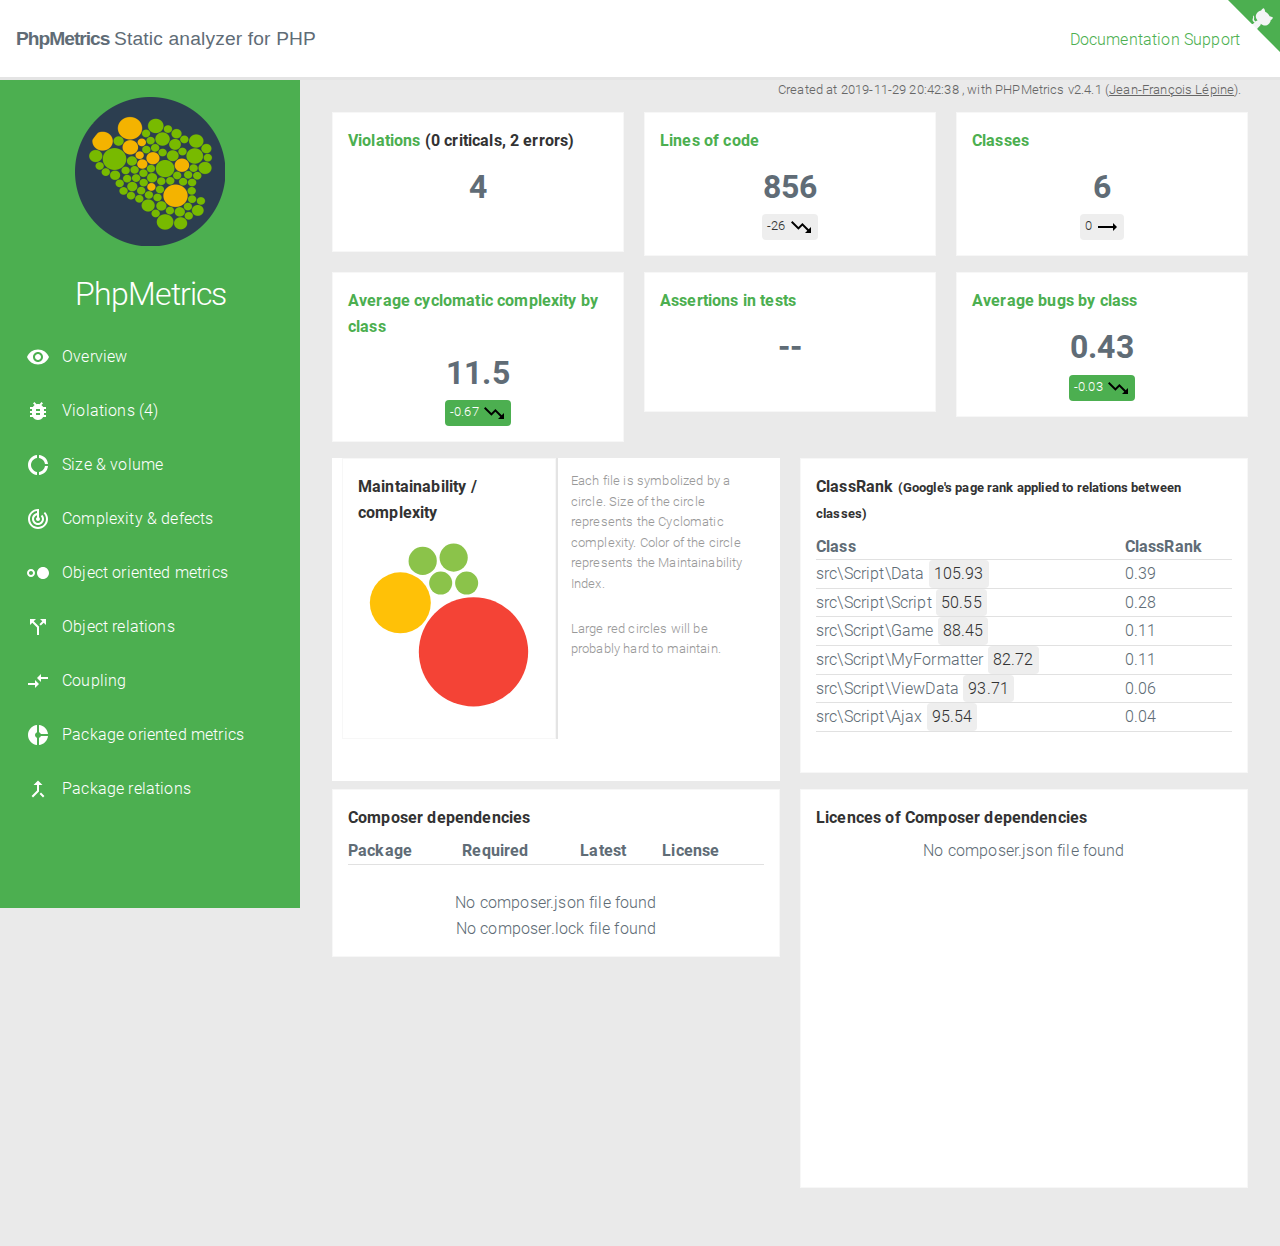
==== report/index.html @ bc8254c7 "Fix" ====
<!DOCTYPE html>
<html lang="en">
<head>
    <meta charset="UTF-8">
    <title>PhpMetrics report</title>
    <meta name="viewport" content="width=device-width, initial-scale=1">
    <link rel="stylesheet" href="css/milligram.min.css">
    <link rel="stylesheet" href="css/style.css">
    <link rel="stylesheet" href="css/roboto.css">
    <link rel="stylesheet" href="css/normalize.css">
    <link rel="stylesheet" href="css/material-icons.css">
</head>
<body>


<header class="headerbar">
    <div class="headerbarInner">
        <div class="float-left navigation-title">
            <a href="http://www.phpmetrics.org/">
                <h1 class="title">PhpMetrics</h1>
                <span class="subtitle">
                Static analyzer for PHP
            </span>
            </a>
        </div>
        <ul class="navigation-list float-right">
            <li class="navigation-item">
                <a class="navigation-link" href="http://www.phpmetrics.org/documentation/index.html">Documentation</a>
                <a class="navigation-link" href="https://www.github.com/phpmetrics/phpmetrics">Support</a>
            </li>
        </ul>
    </div>
</header>

<a class="hidden-xs github" href="https://github.com/phpmetrics/phpmetrics"
   title="PhpMetrics on Github" target="blank">
    <svg width="80" height="80" viewBox="0 0 250 250" class="github">
        <path d="M0,0 L115,115 L130,115 L142,142 L250,250 L250,0 Z"></path>
        <path
            d="M128.3,109.0 C113.8,99.7 119.0,89.6 119.0,89.6 C122.0,82.7 120.5,78.6 120.5,78.6 C119.2,72.0 123.4,76.3 123.4,76.3 C127.3,80.9 125.5,87.3 125.5,87.3 C122.9,97.6 130.6,101.9 134.4,103.2"
            fill="currentColor" style="transform-origin: 130px 106px;" class="octo-arm"></path>
        <path
            d="M115.0,115.0 C114.9,115.1 118.7,116.5 119.8,115.4 L133.7,101.6 C136.9,99.2 139.9,98.4 142.2,98.6 C133.8,88.0 127.5,74.4 143.8,58.0 C148.5,53.4 154.0,51.2 159.7,51.0 C160.3,49.4 163.2,43.6 171.4,40.1 C171.4,40.1 176.1,42.5 178.8,56.2 C183.1,58.6 187.2,61.8 190.9,65.4 C194.5,69.0 197.7,73.2 200.1,77.6 C213.8,80.2 216.3,84.9 216.3,84.9 C212.7,93.1 206.9,96.0 205.4,96.6 C205.1,102.4 203.0,107.8 198.3,112.5 C181.9,128.9 168.3,122.5 157.7,114.1 C157.9,116.9 156.7,120.9 152.7,124.9 L141.0,136.5 C139.8,137.7 141.6,141.9 141.8,141.8 Z"
            fill="currentColor" class="octo-body"></path>
    </svg>
</a>


<div class="page">
    <div class="content">
        <div class="report-details">
            Created at 2019-11-29 20:42:38        , with PHPMetrics v2.4.1 (<a href="https://twitter.com/Halleck45">Jean-François Lépine</a>).
        </div>
    <div class="row">
        <div class="column">
            <div class="bloc bloc-number">
                <div class="label"><a href="violations.html">Violations</a> (0                    criticals, 2 errors)
                </div>
                <div class="number">4</div>
            </div>
        </div>
        <div class="column">
            <div class="bloc bloc-number">
                <div class="label"><a href="loc.html">Lines of code</a></div>
                <div class="number">856</div>
                <span title="Last value: 882" class="progress progress-neutral progress-lt">-26 <svg fill="#000000" height="24" viewBox="0 0 24 24" width="24" xmlns="http://www.w3.org/2000/svg">
    <path d="M16 18l2.29-2.29-4.88-4.88-4 4L2 7.41 3.41 6l6 6 4-4 6.3 6.29L22 12v6z"/>
    <path d="M0 0h24v24H0z" fill="none"/>
</svg></span>            </div>
        </div>
        <div class="column">
            <div class="bloc bloc-number">
                <div class="label"><a href="oop.html">Classes</a></div>
                <div class="number">6</div>
                <span title="Last value: 6" class="progress progress-neutral progress-eq">0 <svg fill="#000000" height="24" viewBox="0 0 24 24" width="24" xmlns="http://www.w3.org/2000/svg">
    <path d="M22 12l-4-4v3H3v2h15v3z"/>
    <path d="M0 0h24v24H0z" fill="none"/>
</svg></span>            </div>
        </div>
    </div>


    <div class="row">
        <div class="column">
            <div class="bloc bloc-number">
                <div class="label"><a href="complexity.html">Average cyclomatic complexity by class</a></div>
                <div class="number">11.5</div>
                <span title="Last value: 12.17" class="progress progress-good progress-lt">-0.67 <svg fill="#000000" height="24" viewBox="0 0 24 24" width="24" xmlns="http://www.w3.org/2000/svg">
    <path d="M16 18l2.29-2.29-4.88-4.88-4 4L2 7.41 3.41 6l6 6 4-4 6.3 6.29L22 12v6z"/>
    <path d="M0 0h24v24H0z" fill="none"/>
</svg></span>            </div>
        </div>
        <div class="column">
            <div class="bloc bloc-number">
                <div class="label">
                    <a href="junit.html">Assertions in tests</a>
                </div>
                <div class="number">
                    --                </div>
            </div>
        </div>
        <div class="column">
            <div class="bloc bloc-number">
                <div class="label"><a href="complexity.html">Average bugs by class</a></div>
                <div class="number">
                    0.43                </div>
                <span title="Last value: 0.46" class="progress progress-good progress-lt">-0.03 <svg fill="#000000" height="24" viewBox="0 0 24 24" width="24" xmlns="http://www.w3.org/2000/svg">
    <path d="M16 18l2.29-2.29-4.88-4.88-4 4L2 7.41 3.41 6l6 6 4-4 6.3 6.29L22 12v6z"/>
    <path d="M0 0h24v24H0z" fill="none"/>
</svg></span>            </div>
        </div>
    </div>

    <div class="row">
        <div class="column column-help">
            <div class="column column-help-inner">
                <div class="row">
                    <div class="column with-help">
                        <div class="bloc">
                            <div class="label">Maintainability / complexity</div>
                            <div id="svg-maintainability"></div>
                        </div>
                    </div>
                    <div class="column help">
                        <div class="help-inner">
                            <p>Each file is symbolized by a circle. Size of the circle represents the Cyclomatic
                                complexity.
                                Color
                                of the circle represents the Maintainability Index.</p>

                            <p>Large red circles will be probably hard to maintain.</p>
                        </div>
                    </div>
                </div>
            </div>
        </div>

        <div class="column">
            <div class="bloc bloc-number">
                <div class="label">ClassRank
                    <small>(Google's page rank applied to relations between classes)</small>
                </div>
                <div class="clusterize small">
                    <div id="clusterizeClassRank" class="clusterize-scroll">
                        <table>
                            <thead>
                            <tr>
                                <th>Class</th>
                                <th>ClassRank</th>
                            </tr>
                            </thead>
                            <tbody id="contentClassRank" class="clusterize-content">
                                                            <tr>
                                    <td>src\Script\Data <span class="badge"
                                                                            title="Maintainability Index">105.93</span>
                                    </td>
                                    <td>0.39</td>
                                </tr>
                                                            <tr>
                                    <td>src\Script\Script <span class="badge"
                                                                            title="Maintainability Index">50.55</span>
                                    </td>
                                    <td>0.28</td>
                                </tr>
                                                            <tr>
                                    <td>src\Script\Game <span class="badge"
                                                                            title="Maintainability Index">88.45</span>
                                    </td>
                                    <td>0.11</td>
                                </tr>
                                                            <tr>
                                    <td>src\Script\MyFormatter <span class="badge"
                                                                            title="Maintainability Index">82.72</span>
                                    </td>
                                    <td>0.11</td>
                                </tr>
                                                            <tr>
                                    <td>src\Script\ViewData <span class="badge"
                                                                            title="Maintainability Index">93.71</span>
                                    </td>
                                    <td>0.06</td>
                                </tr>
                                                            <tr>
                                    <td>src\Script\Ajax <span class="badge"
                                                                            title="Maintainability Index">95.54</span>
                                    </td>
                                    <td>0.04</td>
                                </tr>
                                                        </tbody>
                        </table>
                    </div>
                </div>
            </div>
        </div>
    </div>

    <div class="row">
        <div class="column">
            <div class="bloc bloc-number">
                <div class="label">Composer dependencies</div>
                <div class="clusterize small">
                    <div id="clusterizePackages" class="clusterize-scroll">
                        <table>
                                                        <thead>
                            <tr>
                                <th>Package</th>
                                <th>Required</th>
                                                                <th>Latest</th>
                                <th>License</th>
                            </tr>
                            </thead>
                            <tbody id="contentPackages" class="clusterize-content">
                                                        </tbody>
                        </table>
                                                    <div>No composer.json file found</div>
                                                                            <div>No composer.lock file found</div>
                                            </div>
                </div>
            </div>
        </div>

        <div class="column">
            <div class="bloc bloc-number">
                <div class="label">Licences of Composer dependencies</div>
                                    <div>No composer.json file found</div>
                                <div id="svg-licenses"></div>
            </div>
        </div>
    </div>


    <script type="text/javascript">
        document.onreadystatechange = function () {
            if (document.readyState === 'complete') {
                chartMaintainability();

                new Clusterize({
                    scrollId: 'clusterizeClassRank',
                    contentId: 'contentClassRank'
                });

                new Clusterize({
                    scrollId: 'clusterizePackages',
                    contentId: 'contentPackages'
                });

                // prepare json for packages pie
                                chartLicenses([]);
            }
        };
    </script>

</div>

<!-- Sidebar -->
<div id="sidebar">
    <div class="content">
        <div class="logo">
            <a href="http://www.phpmetrics.org"><img src="images/phpmetrics-maintenability.png"
                                                 alt="Logo PhpMetrics"/></a>
            <h1>PhpMetrics</h1>
        </div>
        <div class="links">
            <ul>
                <li>
                    <a href="index.html">
                        <svg fill="#FFFFFF" height="24" viewBox="0 0 24 24" width="24"
                             xmlns="http://www.w3.org/2000/svg">
                            <path d="M0 0h24v24H0z" fill="none"/>
                            <path
                                d="M12 4.5C7 4.5 2.73 7.61 1 12c1.73 4.39 6 7.5 11 7.5s9.27-3.11 11-7.5c-1.73-4.39-6-7.5-11-7.5zM12 17c-2.76 0-5-2.24-5-5s2.24-5 5-5 5 2.24 5 5-2.24 5-5 5zm0-8c-1.66 0-3 1.34-3 3s1.34 3 3 3 3-1.34 3-3-1.34-3-3-3z"/>
                        </svg>
                        Overview
                    </a>
                </li>
                <li>
                    <a href="violations.html">
                        <svg fill="#FFFFFF" height="24" viewBox="0 0 24 24" width="24" xmlns="http://www.w3.org/2000/svg">
                            <path d="M0 0h24v24H0z" fill="none"/>
                            <path d="M20 8h-2.81c-.45-.78-1.07-1.45-1.82-1.96L17 4.41 15.59 3l-2.17 2.17C12.96 5.06 12.49 5 12 5c-.49 0-.96.06-1.41.17L8.41 3 7 4.41l1.62 1.63C7.88 6.55 7.26 7.22 6.81 8H4v2h2.09c-.05.33-.09.66-.09 1v1H4v2h2v1c0 .34.04.67.09 1H4v2h2.81c1.04 1.79 2.97 3 5.19 3s4.15-1.21 5.19-3H20v-2h-2.09c.05-.33.09-.66.09-1v-1h2v-2h-2v-1c0-.34-.04-.67-.09-1H20V8zm-6 8h-4v-2h4v2zm0-4h-4v-2h4v2z"/>
                        </svg>
                        Violations (4)
                    </a>
                </li>
                                <li>
                    <a href="loc.html">
                        <svg fill="#FFFFFF" height="24" viewBox="0 0 24 24" width="24"
                             xmlns="http://www.w3.org/2000/svg" xmlns:xlink="http://www.w3.org/1999/xlink">
                            <defs>
                                <path d="M0 0h24v24H0z" id="a"/>
                            </defs>
                            <clipPath id="b">
                                <use overflow="visible" xlink:href="#a"/>
                            </clipPath>
                            <path clip-path="url(#b)"
                                  d="M11 5.08V2c-5 .5-9 4.81-9 10s4 9.5 9 10v-3.08c-3-.48-6-3.4-6-6.92s3-6.44 6-6.92zM18.97 11H22c-.47-5-4-8.53-9-9v3.08C16 5.51 18.54 8 18.97 11zM13 18.92V22c5-.47 8.53-4 9-9h-3.03c-.43 3-2.97 5.49-5.97 5.92z"/>
                        </svg>
                        Size &amp; volume
                    </a>
                </li>
                <li>
                    <a href="complexity.html">
                        <svg fill="#FFFFFF" height="24" viewBox="0 0 24 24" width="24"
                             xmlns="http://www.w3.org/2000/svg">
                            <path d="M0 0h24v24H0V0z" fill="none"/>
                            <path
                                d="M19.07 4.93l-1.41 1.41C19.1 7.79 20 9.79 20 12c0 4.42-3.58 8-8 8s-8-3.58-8-8c0-4.08 3.05-7.44 7-7.93v2.02C8.16 6.57 6 9.03 6 12c0 3.31 2.69 6 6 6s6-2.69 6-6c0-1.66-.67-3.16-1.76-4.24l-1.41 1.41C15.55 9.9 16 10.9 16 12c0 2.21-1.79 4-4 4s-4-1.79-4-4c0-1.86 1.28-3.41 3-3.86v2.14c-.6.35-1 .98-1 1.72 0 1.1.9 2 2 2s2-.9 2-2c0-.74-.4-1.38-1-1.72V2h-1C6.48 2 2 6.48 2 12s4.48 10 10 10 10-4.48 10-10c0-2.76-1.12-5.26-2.93-7.07z"/>
                        </svg>
                        Complexity &amp; defects
                    </a>
                </li>
                <li>
                    <a href="oop.html">
                        <svg fill="#FFFFFF" height="24" viewBox="0 0 24 24" width="24"
                             xmlns="http://www.w3.org/2000/svg">
                            <path d="M0 0h24v24H0z" fill="none"/>
                            <path
                                d="M17 6c-3.31 0-6 2.69-6 6s2.69 6 6 6 6-2.69 6-6-2.69-6-6-6zM5 8c-2.21 0-4 1.79-4 4s1.79 4 4 4 4-1.79 4-4-1.79-4-4-4zm0 6c-1.1 0-2-.9-2-2s.9-2 2-2 2 .9 2 2-.9 2-2 2z"/>
                        </svg>
                        Object oriented metrics
                    </a>
                </li>
                <li>
                    <a href="relations.html">
                        <svg fill="#FFFFFF" height="24" viewBox="0 0 24 24" width="24"
                             xmlns="http://www.w3.org/2000/svg">
                            <path d="M0 0h24v24H0z" fill="none"/>
                            <path
                                d="M14 4l2.29 2.29-2.88 2.88 1.42 1.42 2.88-2.88L20 10V4zm-4 0H4v6l2.29-2.29 4.71 4.7V20h2v-8.41l-5.29-5.3z"/>
                        </svg>
                        Object relations
                    </a>
                </li>
                <li>
                    <a href="coupling.html">
                        <svg fill="#FFFFFF" height="24" viewBox="0 0 24 24" width="24"
                             xmlns="http://www.w3.org/2000/svg" xmlns:xlink="http://www.w3.org/1999/xlink">
                            <defs>
                                <path d="M0 0h24v24H0V0z" id="a"/>
                            </defs>
                            <clipPath id="b">
                                <use overflow="visible" xlink:href="#a"/>
                            </clipPath>
                            <path clip-path="url(#b)"
                                  d="M9.01 14H2v2h7.01v3L13 15l-3.99-4v3zm5.98-1v-3H22V8h-7.01V5L11 9l3.99 4z"/>
                        </svg>
                        Coupling
                    </a>
                </li>
                <li>
                    <a href="packages.html">
                        <svg fill="#FFFFFF" height="24" viewBox="0 0 24 24" width="24"
                             xmlns="http://www.w3.org/2000/svg" xmlns:xlink="http://www.w3.org/1999/xlink">
                            <path d="M11 9.16V2c-5 .5-9 4.79-9 10s4 9.5 9 10v-7.16c-1-.41-2-1.52-2-2.84s1-2.43 2-2.84zM14.86 11H22c-.48-4.75-4-8.53-9-9v7.16c1 .3 1.52.98 1.86 1.84zM13 14.84V22c5-.47 8.52-4.25 9-9h-7.14c-.34.86-.86 1.54-1.86 1.84z"/>
                        </svg>
                        Package oriented metrics
                    </a>
                </li>
                <li>
                    <a href="package_relations.html">
                        <svg fill="#FFFFFF" height="24" viewBox="0 0 24 24" width="24"
                             xmlns="http://www.w3.org/2000/svg">
                            <path d="M17 20.41L18.41 19 15 15.59 13.59 17 17 20.41zM7.5 8H11v5.59L5.59 19 7 20.41l6-6V8h3.5L12 3.5 7.5 8z"/>
                        </svg>
                        Package relations
                    </a>
                </li>
                                <!--<li>
                    <a href="all.html">
                        <svg fill="#FFFFFF" height="24" viewBox="0 0 24 24" width="24"
                             xmlns="http://www.w3.org/2000/svg">
                            <path d="M3 3v18h18V3H3zm8 16H5v-6h6v6zm0-8H5V5h6v6zm8 8h-6v-6h6v6zm0-8h-6V5h6v6z"/>
                            <path d="M0 0h24v24H0z" fill="none"/>
                        </svg>
                        All metrics
                    </a>
                </li>-->
                <!--                <li>-->
                <!--                    <a href="#">-->
                <!--                        <svg fill="#FFFFFF" height="24" viewBox="0 0 24 24" width="24"-->
                <!--                             xmlns="http://www.w3.org/2000/svg">-->
                <!--                            <path-->
                <!--                                d="M12 1L3 5v6c0 5.55 3.84 10.74 9 12 5.16-1.26 9-6.45 9-12V5l-9-4zm0 10.99h7c-.53 4.12-3.28 7.79-7 8.94V12H5V6.3l7-3.11v8.8z"/>-->
                <!--                            <path d="M0 0h24v24H0z" fill="none"/>-->
                <!--                        </svg>-->
                <!--                        Third party-->
                <!--                    </a>-->
                <!--                </li>-->
                <!--<li class="sep">
                    <a href="panel.html">
                        <svg fill="#FFFFFF" height="24" viewBox="0 0 24 24" width="24" xmlns="http://www.w3.org/2000/svg">
                            <path d="M0 0h24v24H0z" fill="none"/>
                            <path d="M21 3H3c-1.1 0-2 .9-2 2v12c0 1.1.9 2 2 2h5v2h8v-2h5c1.1 0 1.99-.9 1.99-2L23 5c0-1.1-.9-2-2-2zm0 14H3V5h18v12z"/>
                        </svg>
                        TV Panel
                    </a>
                </li>-->
            </ul>
        </div>
    </div>
</div>
</div>

<script type="text/javascript" src="js/functions.js"></script>
<script type="text/javascript" src="js/d3.v3.js"></script>
<script type="text/javascript" src="js/d3.hexbin.v0.js"></script>
<script type="text/javascript" src="js/sort-table.min.js"></script>
<script type="text/javascript" src="js/graph-maintainability.js"></script>
<script type="text/javascript" src="js/graph-licenses.js"></script>

<script src="js/clusterize.min.js"></script>
<link rel="stylesheet" href="css/clusterize.css">

<script type="text/javascript" src="js/classes.js"></script>

<script type="text/javascript">
    var accessibilityEnabled = false;
</script>

</body>
</html>
---- report/css/style.css ----
/* ------------- layout -------- */
body {
    background: #EAEAEA;
    padding-top: 80px;
    font-family: "Roboto", "Helvetica Neue", "Helvetica", "Arial", sans-serif;
}

.row {
    margin-bottom: .5em;
    align-items: stretch;
}

.headerbar {
    background-color: #fff;
    border-bottom:3px solid #E4E4E4;
    height:80px;
    line-height:80px;
    position: fixed;
    top:0;
    width: 100%;
    z-index: 1;
}
.headerbarInner {
    padding: 0 1em;
}
.headerbar img {
    display:inline-block;;
    vertical-align: middle;
    height:60px;
}
.headerbar .title {
    display:inline-block;;
    font-size: 1.2em;
    font-weight: bold;
}
.headerbar .subtitle {
    display:inline-block;;
    font-size: 1.2em;
}



/* ----------- text ---------- */
a {
    color: #4CAF50;
    cursor: pointer;
}


/* ------------- menu -------- */
.navigation {
    left: 0;
    max-width: 100vw;
    max-width: 100%;
    right: 0;
    top: 0;
    z-index: 99;
    margin-bottom: 1em;
}

/* Re-overiding the width 100% declaration to match size of% based container */
.navigation .container {
    padding-bottom: 0;
    padding-top: 0;
}

.navigation {
    background: #f4f5f6;
    border-bottom: .1rem solid #d1d1d1;
    display: block;
    height: 5.2rem;
    width: 100%;
}
.navigation-list {
    list-style: none;
    margin-bottom: 0;
    padding-right: 1.5em;
}

@media (min-width: 80.0rem) {
    .navigation-list {
        margin-right: 0;
    }
}
@media (max-width: 600px) {
    .navigation-list {
        display:none
    }
}


.navigation-item {
    float: left;
    margin-bottom: 0;
    margin-left: 2.5rem;
    position: relative;
}

.navigation .img {
    height: 2.0rem;
    position: relative;
    top: .3rem;
}

.navigation .title,
.navigation-title a {
    color: #606c76;
    display: inline;
    font-family: 'Gotham Rounded A', 'Gotham Rounded B', 'Helvetica Neue', Arial, sans-serif;
    font-size: 1.6rem;
    line-height: 5.2rem;
    padding: 0;
    position: relative;
    text-decoration: none;
}

.navigation-link {
    display: inline;
    font-size: 1.6rem;
    line-height: 5.2rem;
    padding: 0;
    text-decoration: none;
}

.navigation-link.active {
    color: #606c76;
}

/* Github */
.github {
    border: 0;
    color: #f4f5f6;
    fill: #4CAF50;
    height: 5.2rem;
    position: fixed;
    right: 0;
    top: 0;
    width: 5.2rem;
    z-index: 99;
}

.github:hover .octo-arm {
    -webkit-animation: octocat-wave 560ms infinite;
    animation: octocat-wave 560ms infinite;
}

@-webkit-keyframes octocat-wave {
    0%, 50% {
        -webkit-transform: rotate(0);
        transform: rotate(0);
    }
    25%, 75% {
        -webkit-transform: rotate(-25deg);
        transform: rotate(-25deg);
    }
}

@keyframes octocat-wave {
    0%, 50% {
        -webkit-transform: rotate(0);
        transform: rotate(0);
    }
    25%, 75% {
        -webkit-transform: rotate(-25deg);
        transform: rotate(-25deg);
    }
}

/* ---------- sidebar ------------- */
.page {
    margin-left: 300px;
}
.page .content {
    padding: 2em 2em;
    position:relative;
}
.report-details {
    position: absolute;
    top:0;
    right: 3em;
    color: #666;
    font-size: 0.8em;
}
.report-details a {
    color: #666;
    text-decoration: underline;
}
@media (max-width: 600px) {
    .report-details {
        display: none;
    }
}


#sidebar {
    position: fixed;
    top: 80px;
    left: 0;
    background: #4CAF50;
    width: 300px;
    height: 92%;
    overflow: auto;
    color: #FFF;
    text-align: left;
}
@media (max-width: 600px) {
    #sidebar {
        display: none;
    }
    .page {
        margin-left: 0;
    }
}

#sidebar .content {
    padding: 1em;
}

#sidebar .logo {
    text-align: center;
    margin-bottom: 1em;
}

#sidebar .logo img {
    width: 150px;
}

#sidebar .links ul {
    list-style: none;
}

#sidebar .links li {
}

#sidebar .links a {
    display: block;
    color: #FFF;
    line-height: 24px;
    padding: 10px;
}
#sidebar .links .sep {
    margin-top:1em;
    padding-top: 1em;
    border-top:1px solid #81C784;
}

#sidebar .links svg, #sidebar .links img {
    vertical-align: top;
    margin-right: .5em;
}

#sidebar .links a:hover {
    background-color: #81C784;
}

/* ------------- fullwidth -------- */
.fullwidth #content {
    margin-left: 0;
}
.fullwidth #content, .fullwidth .container, .fullwidth .row, .fullwidth .column {
    width: auto;
    max-width:none;
    flex:auto;
    float:none;

}


/* ------------- text -------- */
.badge {
    -webkit-border-radius: 4px;
    -moz-border-radius: 4px;
    border-radius: 4px;
    background-color: #EEE;
    color: #333;
    display: inline-block;
    padding: 1px 5px;
}

.badge-score {
    background-color: #4CAF50;
    color: #FFF;
}
.progress {
    -webkit-border-radius: 4px;
    -moz-border-radius: 4px;
    border-radius: 4px;
    background-color: #EEE;
    color: #333;
    display: inline-block;
    padding: 1px 5px;
    font-size: 0.8em;
}
.progress svg {
    vertical-align:middle;;
}
.progress-good {
    background-color: #4CAF50;
    color: #FFF;
}
.progress-bad {
    background-color: #F44336;
    color: #FFF;
}



/* ------------ Bloc number ------ */
.bloc {
    text-align: center;
    background: #FFF;
    padding: 15px;
    border: 1px solid #F7F7F7;
}

.bloc .number {
    font-size: 2em;
    font-weight: bold;;
}

.bloc .label {
    color: #333;
    text-align: left;
    margin-bottom:.5em;
    font-weight: 700;
}

.bloc-number {
    min-height: 140px;
}
.column.with-help {
    padding-right:0;
    padding-bottom:0;
}
.column-help .column-help-inner {
    background-color: #fff;
    height:100%;
}
.column.help {
    padding-left:0;
    color: #999;
    font-size: 0.8em;
    align-items: stretch;
    display: flex;
}
.column.help .help-inner {
    border-left:2px solid #E4E4E4;
    padding:1em;
    margin-bottom: 0 !important;
}
.column-help {
    margin-bottom: 0 !important;
}
/* -------- charts ---------------- */
.tooltip {
    position: absolute;
    background: #333;
    border-radius: 5px;
    padding: 5px 15px;
    box-shadow: 1px 1px 3px;
    text-align: left;
    color: #FFF;
    z-index: 4;
}

.bar {
    fill: #4CAF50;
}

.bar:hover {
    fill: #81C784;
}

.axis {
    font: 10px sans-serif;
}

.axis path,
.axis line,
.scattered-plot path {
    fill: none;
    stroke: #000;
    shape-rendering: crispEdges;
}

.x.axis path {
    display: none;
}
.scattered-plot .x.axis path {
    display: block;
}
.axis path,
.axis line {
    fill: none;
    stroke: #000;
    shape-rendering: crispEdges;
}



/* -------- Table ------------ */
#table-length tbody {
    font-size: 0.8em;
}

#table-junit tbody {
    font-size: 0.8em;
}

#table-pagerank tbody {
    font-size: 0.8em;
}

#table-relations tbody {
    font-size: 0.8em;
}
.table-small {
    font-size:0.8em;
}

#pagination a {
    display: inline-block;
    padding: 0 .5em;
    cursor: pointer;
}

.js-sort-table thead th {
    cursor: pointer;
}

/* ---- relations ---- */
.node {
    font: 300 11px "Helvetica Neue", Helvetica, Arial, sans-serif;
    fill: #bbb;
}

.node:hover {
    fill: #000;
}

.link {
    stroke: steelblue;
    stroke-opacity: .4;
    fill: none;
    pointer-events: none;
}

.node:hover,
.node--source,
.node--target {
    font-weight: 700;
}

.node--source {
    fill: #AE113D;
}

.node--target {
    fill: #4617B4;
}

.link--source,
.link--target {
    stroke-opacity: 1;
    stroke-width: 2px;
}

.link--source {
    stroke: #AE113D;
}

.link--target {
    stroke: #4617B4;
}

.relation-source {
    background-color: #AE113D;
}

.relation-target {
    background-color: #4617B4;
}

/* ---------- footer ---------- */
.container {
    padding-bottom: 40px;
}

footer {
    position: fixed;
    bottom: 0;
    left: 0;
    width: 100%;
    background: #FFF;
    border-top: 1px solid #CCC;
    padding: 5px 0;
    text-align: center;
    font-size: .8em;
}


/* ---------- violations ---------- */
.violation-list {
    display: none;
}
.violation {
    padding-left:50px;
    margin-top: .5em;
}
.violation .name {
    font-weight: bold;
    margin-top:1em;
}
.progress-good {
    background-color: #4CAF50;
    color: #FFF;
}
.level-critical{
    background-color: #F44336;
    color: #FFF;
}
.level-error{
    background-color: #F44336;
    color: #FFF;
}
.level-warning{
    background-color: darkorange;
    color: #FFF;
}


/* ------- overrides -------- */
@media (min-width: 600px) {
    .clusterize-scroll {
        max-height: 400px !important;
    }
}
---- report/css/roboto.css ----
@font-face {
  font-family: 'Roboto';
  font-style: normal;
  font-weight: 300;
  src: local('Roboto Light'), local('Roboto-Light'), url(../fonts/roboto-light.ttf) format('truetype');
}
@font-face {
  font-family: 'Roboto';
  font-style: normal;
  font-weight: 700;
  src: local('Roboto Bold'), local('Roboto-Bold'), url(../fonts/roboto-bold.ttf) format('truetype');
}
---- report/css/material-icons.css ----
@font-face {
  font-family: 'Material Icons';
  font-style: normal;
  font-weight: 400;
  src: url(fonts/material-icons.ttf) format('truetype');
}

.material-icons {
  font-family: 'Material Icons';
  font-weight: normal;
  font-style: normal;
  font-size: 24px;
  line-height: 1;
  letter-spacing: normal;
  text-transform: none;
  display: inline-block;
  white-space: nowrap;
  word-wrap: normal;
  direction: ltr;
}
---- report/css/clusterize.css ----
/* max-height - the only parameter in this file that needs to be edited.
 * Change it to suit your needs. The rest is recommended to leave as is.
 */
.clusterize-scroll{
  max-height: 200px;
  overflow: auto;
}

/**
 * Avoid vertical margins for extra tags
 * Necessary for correct calculations when rows have nonzero vertical margins
 */
.clusterize-extra-row{
  margin-top: 0 !important;
  margin-bottom: 0 !important;
}

/* By default extra tag .clusterize-keep-parity added to keep parity of rows.
 * Useful when used :nth-child(even/odd)
 */
.clusterize-extra-row.clusterize-keep-parity{
  display: none;
}

/* During initialization clusterize adds tabindex to force the browser to keep focus
 * on the scrolling list, see issue #11
 * Outline removes default browser's borders for focused elements.
 */
.clusterize-content{
    outline: 0;
}

/* Centering message that appears when no data provided
 */
.clusterize-no-data td{
  text-align: center;
}
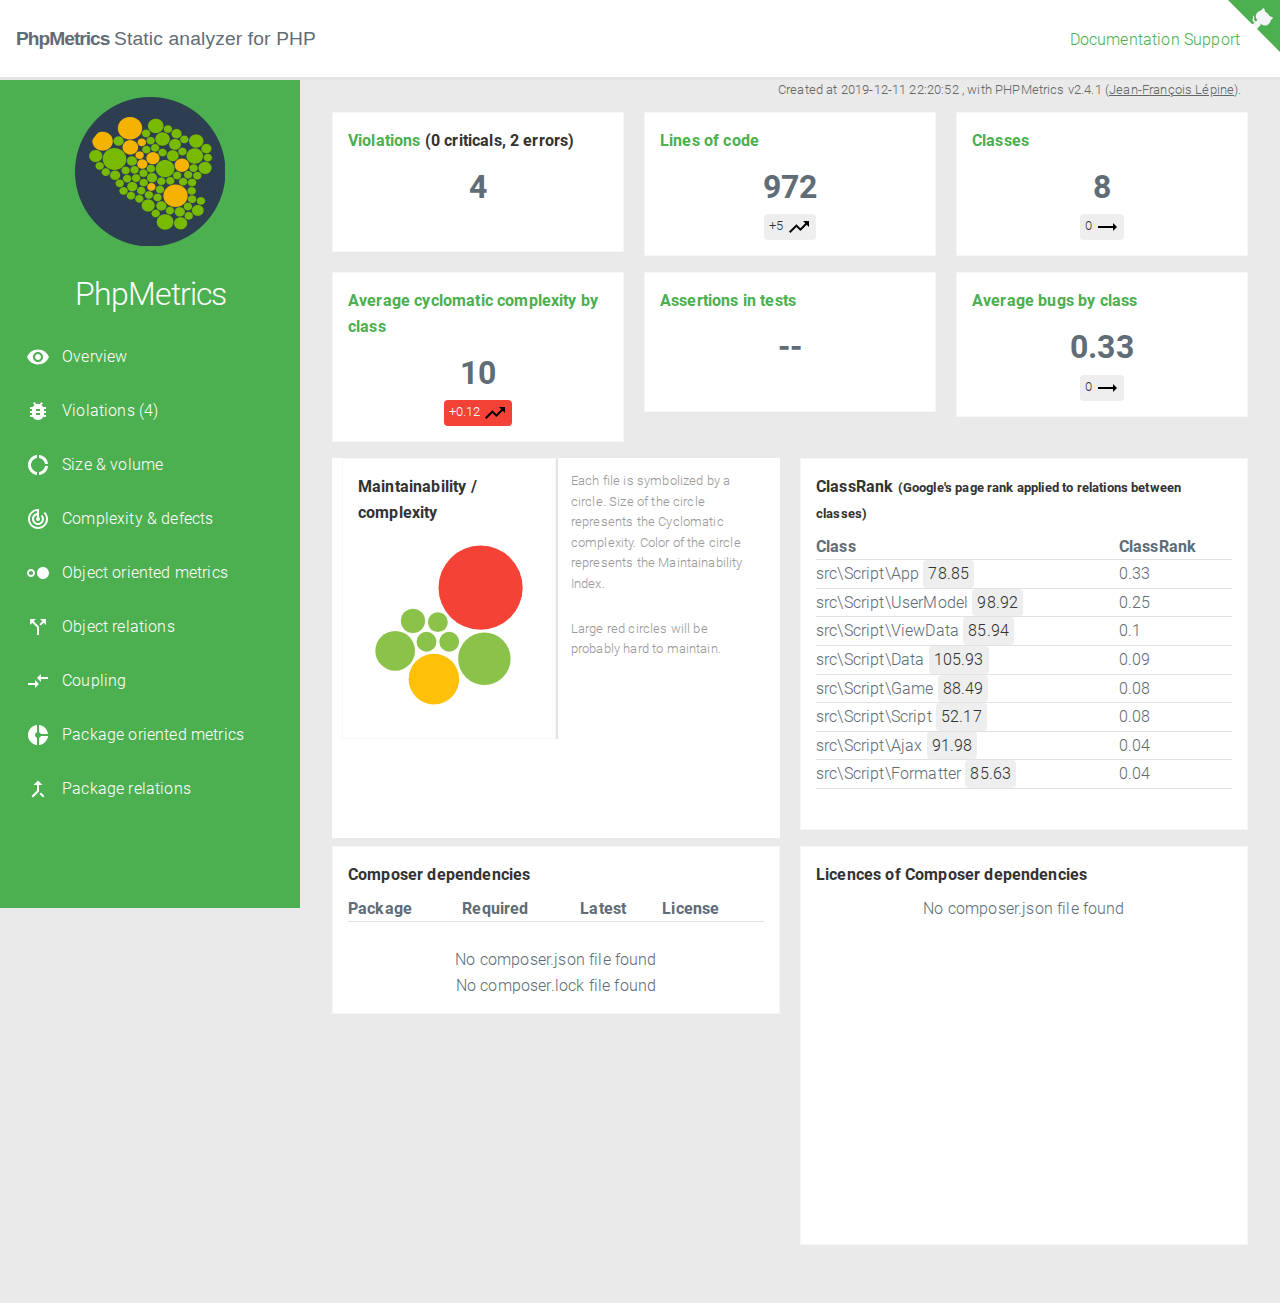
==== commit 1f4c198a: "Reflush classes + unit tests" ====
--- a/report/index.html
+++ b/report/index.html
@@ -49,7 +49,7 @@
 <div class="page">
     <div class="content">
         <div class="report-details">
-            Created at 2019-11-29 20:42:38        , with PHPMetrics v2.4.1 (<a href="https://twitter.com/Halleck45">Jean-François Lépine</a>).
+            Created at 2019-12-11 22:20:52        , with PHPMetrics v2.4.1 (<a href="https://twitter.com/Halleck45">Jean-François Lépine</a>).
         </div>
     <div class="row">
         <div class="column">
@@ -62,17 +62,17 @@
         <div class="column">
             <div class="bloc bloc-number">
                 <div class="label"><a href="loc.html">Lines of code</a></div>
-                <div class="number">856</div>
-                <span title="Last value: 882" class="progress progress-neutral progress-lt">-26 <svg fill="#000000" height="24" viewBox="0 0 24 24" width="24" xmlns="http://www.w3.org/2000/svg">
-    <path d="M16 18l2.29-2.29-4.88-4.88-4 4L2 7.41 3.41 6l6 6 4-4 6.3 6.29L22 12v6z"/>
+                <div class="number">972</div>
+                <span title="Last value: 967" class="progress progress-neutral progress-gt">+5 <svg fill="#000000" height="24" viewBox="0 0 24 24" width="24" xmlns="http://www.w3.org/2000/svg">
+    <path d="M16 6l2.29 2.29-4.88 4.88-4-4L2 16.59 3.41 18l6-6 4 4 6.3-6.29L22 12V6z"/>
     <path d="M0 0h24v24H0z" fill="none"/>
 </svg></span>            </div>
         </div>
         <div class="column">
             <div class="bloc bloc-number">
                 <div class="label"><a href="oop.html">Classes</a></div>
-                <div class="number">6</div>
-                <span title="Last value: 6" class="progress progress-neutral progress-eq">0 <svg fill="#000000" height="24" viewBox="0 0 24 24" width="24" xmlns="http://www.w3.org/2000/svg">
+                <div class="number">8</div>
+                <span title="Last value: 8" class="progress progress-neutral progress-eq">0 <svg fill="#000000" height="24" viewBox="0 0 24 24" width="24" xmlns="http://www.w3.org/2000/svg">
     <path d="M22 12l-4-4v3H3v2h15v3z"/>
     <path d="M0 0h24v24H0z" fill="none"/>
 </svg></span>            </div>
@@ -84,9 +84,9 @@
         <div class="column">
             <div class="bloc bloc-number">
                 <div class="label"><a href="complexity.html">Average cyclomatic complexity by class</a></div>
-                <div class="number">11.5</div>
-                <span title="Last value: 12.17" class="progress progress-good progress-lt">-0.67 <svg fill="#000000" height="24" viewBox="0 0 24 24" width="24" xmlns="http://www.w3.org/2000/svg">
-    <path d="M16 18l2.29-2.29-4.88-4.88-4 4L2 7.41 3.41 6l6 6 4-4 6.3 6.29L22 12v6z"/>
+                <div class="number">10</div>
+                <span title="Last value: 9.88" class="progress progress-bad progress-gt">+0.12 <svg fill="#000000" height="24" viewBox="0 0 24 24" width="24" xmlns="http://www.w3.org/2000/svg">
+    <path d="M16 6l2.29 2.29-4.88 4.88-4-4L2 16.59 3.41 18l6-6 4 4 6.3-6.29L22 12V6z"/>
     <path d="M0 0h24v24H0z" fill="none"/>
 </svg></span>            </div>
         </div>
@@ -103,9 +103,9 @@
             <div class="bloc bloc-number">
                 <div class="label"><a href="complexity.html">Average bugs by class</a></div>
                 <div class="number">
-                    0.43                </div>
-                <span title="Last value: 0.46" class="progress progress-good progress-lt">-0.03 <svg fill="#000000" height="24" viewBox="0 0 24 24" width="24" xmlns="http://www.w3.org/2000/svg">
-    <path d="M16 18l2.29-2.29-4.88-4.88-4 4L2 7.41 3.41 6l6 6 4-4 6.3 6.29L22 12v6z"/>
+                    0.33                </div>
+                <span title="Last value: 0.33" class="progress progress-neutral progress-eq">0 <svg fill="#000000" height="24" viewBox="0 0 24 24" width="24" xmlns="http://www.w3.org/2000/svg">
+    <path d="M22 12l-4-4v3H3v2h15v3z"/>
     <path d="M0 0h24v24H0z" fill="none"/>
 </svg></span>            </div>
         </div>
@@ -151,38 +151,50 @@
                             </thead>
                             <tbody id="contentClassRank" class="clusterize-content">
                                                             <tr>
+                                    <td>src\Script\App <span class="badge"
+                                                                            title="Maintainability Index">78.85</span>
+                                    </td>
+                                    <td>0.33</td>
+                                </tr>
+                                                            <tr>
+                                    <td>src\Script\UserModel <span class="badge"
+                                                                            title="Maintainability Index">98.92</span>
+                                    </td>
+                                    <td>0.25</td>
+                                </tr>
+                                                            <tr>
+                                    <td>src\Script\ViewData <span class="badge"
+                                                                            title="Maintainability Index">85.94</span>
+                                    </td>
+                                    <td>0.1</td>
+                                </tr>
+                                                            <tr>
                                     <td>src\Script\Data <span class="badge"
                                                                             title="Maintainability Index">105.93</span>
                                     </td>
-                                    <td>0.39</td>
+                                    <td>0.09</td>
+                                </tr>
+                                                            <tr>
+                                    <td>src\Script\Game <span class="badge"
+                                                                            title="Maintainability Index">88.49</span>
+                                    </td>
+                                    <td>0.08</td>
                                 </tr>
                                                             <tr>
                                     <td>src\Script\Script <span class="badge"
-                                                                            title="Maintainability Index">50.55</span>
-                                    </td>
-                                    <td>0.28</td>
-                                </tr>
-                                                            <tr>
-                                    <td>src\Script\Game <span class="badge"
-                                                                            title="Maintainability Index">88.45</span>
-                                    </td>
-                                    <td>0.11</td>
-                                </tr>
-                                                            <tr>
-                                    <td>src\Script\MyFormatter <span class="badge"
-                                                                            title="Maintainability Index">82.72</span>
-                                    </td>
-                                    <td>0.11</td>
-                                </tr>
-                                                            <tr>
-                                    <td>src\Script\ViewData <span class="badge"
-                                                                            title="Maintainability Index">93.71</span>
-                                    </td>
-                                    <td>0.06</td>
+                                                                            title="Maintainability Index">52.17</span>
+                                    </td>
+                                    <td>0.08</td>
                                 </tr>
                                                             <tr>
                                     <td>src\Script\Ajax <span class="badge"
-                                                                            title="Maintainability Index">95.54</span>
+                                                                            title="Maintainability Index">91.98</span>
+                                    </td>
+                                    <td>0.04</td>
+                                </tr>
+                                                            <tr>
+                                    <td>src\Script\Formatter <span class="badge"
+                                                                            title="Maintainability Index">85.63</span>
                                     </td>
                                     <td>0.04</td>
                                 </tr>
